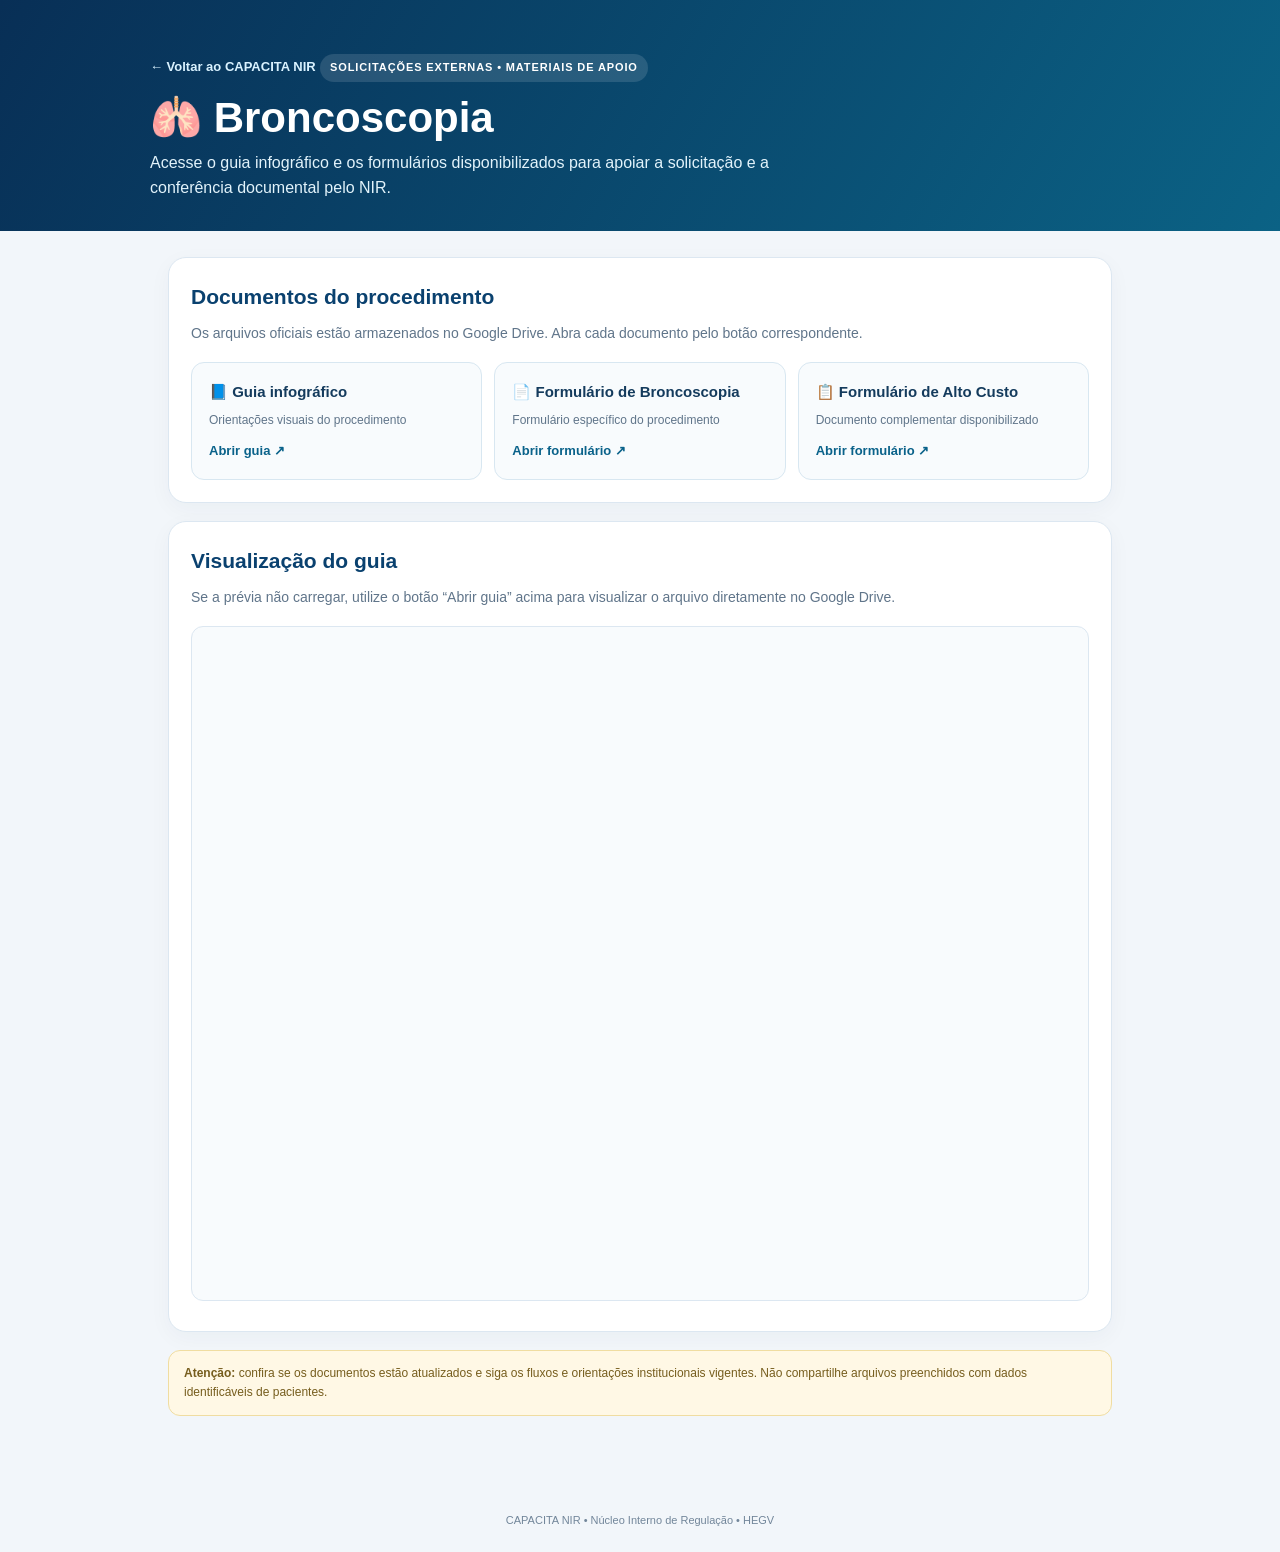
==== procedimentos/broncoscopia.html @ ea73cfeb "Criar página de materiais da Broncoscopia" ====
<!DOCTYPE html>
<html lang="pt-BR">
<head>
  <meta charset="UTF-8">
  <meta name="viewport" content="width=device-width, initial-scale=1">
  <meta name="theme-color" content="#0a416f">
  <title>Broncoscopia | CAPACITA NIR</title>
  <style>
    *{box-sizing:border-box}body{margin:0;font-family:Inter,Arial,sans-serif;background:#f2f6fa;color:#173b5b;line-height:1.6}
    .top{background:linear-gradient(120deg,#082f56,#0b6285);color:#fff;padding:30px 20px}
    .wrap{max-width:980px;margin:auto}.top a{color:#d9f2ff;text-decoration:none;font-weight:700;font-size:13px}
    .eyebrow{display:inline-block;margin-top:24px;padding:5px 10px;border-radius:30px;background:#ffffff20;font-size:11px;font-weight:800;letter-spacing:.08em;text-transform:uppercase}
    h1{font-size:clamp(30px,5vw,42px);line-height:1.15;margin:12px 0 8px}.top p{max-width:680px;margin:0;color:#e2f3fb}
    main{max-width:980px;margin:26px auto;padding:0 18px 48px}.panel{background:#fff;border:1px solid #dce7f1;border-radius:18px;padding:22px;margin-bottom:18px;box-shadow:0 6px 22px #0b31570a}
    h2{margin:0 0 8px;color:#0a416f;font-size:21px}.muted{color:#60758a;font-size:14px;margin:0 0 18px}
    .actions{display:grid;grid-template-columns:repeat(auto-fit,minmax(210px,1fr));gap:12px}
    .action{display:flex;flex-direction:column;gap:7px;text-decoration:none;padding:17px;border:1px solid #d8e7f1;border-radius:13px;background:#f8fbfd;color:#143b5d;transition:.18s}
    .action:hover{border-color:#3684a7;transform:translateY(-2px);box-shadow:0 7px 18px #0b315710}
    .action strong{font-size:15px}.action span{font-size:12px;color:#60758a}.action b{margin-top:4px;color:#0a628a;font-size:13px}
    .preview{width:100%;height:min(75vh,760px);border:1px solid #dce7f1;border-radius:12px;background:#f8fbfd}
    .note{background:#fff8e5;border:1px solid #f0dda1;color:#765d1d;padding:13px 15px;border-radius:12px;font-size:12px}
    footer{text-align:center;color:#72869a;font-size:11px;padding:22px}
  </style>
</head>
<body>
  <header class="top"><div class="wrap">
    <a href="../index.html">← Voltar ao CAPACITA NIR</a>
    <div class="eyebrow">Solicitações externas • Materiais de apoio</div>
    <h1>🫁 Broncoscopia</h1>
    <p>Acesse o guia infográfico e os formulários disponibilizados para apoiar a solicitação e a conferência documental pelo NIR.</p>
  </div></header>
  <main>
    <section class="panel">
      <h2>Documentos do procedimento</h2>
      <p class="muted">Os arquivos oficiais estão armazenados no Google Drive. Abra cada documento pelo botão correspondente.</p>
      <div class="actions">
        <a class="action" href="https://drive.google.com/file/d/1fo-yjD3WV63R_OTbs-0JOwVFemHslr8B/view?usp=drivesdk" target="_blank" rel="noopener noreferrer">
          <strong>📘 Guia infográfico</strong><span>Orientações visuais do procedimento</span><b>Abrir guia ↗</b>
        </a>
        <a class="action" href="https://drive.google.com/file/d/12gwF_2YneCnxoLsDogEbhJDVLrJOJLSy/view?usp=drivesdk" target="_blank" rel="noopener noreferrer">
          <strong>📄 Formulário de Broncoscopia</strong><span>Formulário específico do procedimento</span><b>Abrir formulário ↗</b>
        </a>
        <a class="action" href="https://drive.google.com/file/d/1tFP7VrHVuLvePBJp_gPxAHhbS3dVshTy/view?usp=drivesdk" target="_blank" rel="noopener noreferrer">
          <strong>📋 Formulário de Alto Custo</strong><span>Documento complementar disponibilizado</span><b>Abrir formulário ↗</b>
        </a>
      </div>
    </section>
    <section class="panel">
      <h2>Visualização do guia</h2>
      <p class="muted">Se a prévia não carregar, utilize o botão “Abrir guia” acima para visualizar o arquivo diretamente no Google Drive.</p>
      <iframe class="preview" src="https://drive.google.com/file/d/1fo-yjD3WV63R_OTbs-0JOwVFemHslr8B/preview" title="Guia infográfico de Broncoscopia" loading="lazy" allow="autoplay"></iframe>
    </section>
    <div class="note"><strong>Atenção:</strong> confira se os documentos estão atualizados e siga os fluxos e orientações institucionais vigentes. Não compartilhe arquivos preenchidos com dados identificáveis de pacientes.</div>
  </main>
  <footer>CAPACITA NIR • Núcleo Interno de Regulação • HEGV</footer>
</body>
</html>
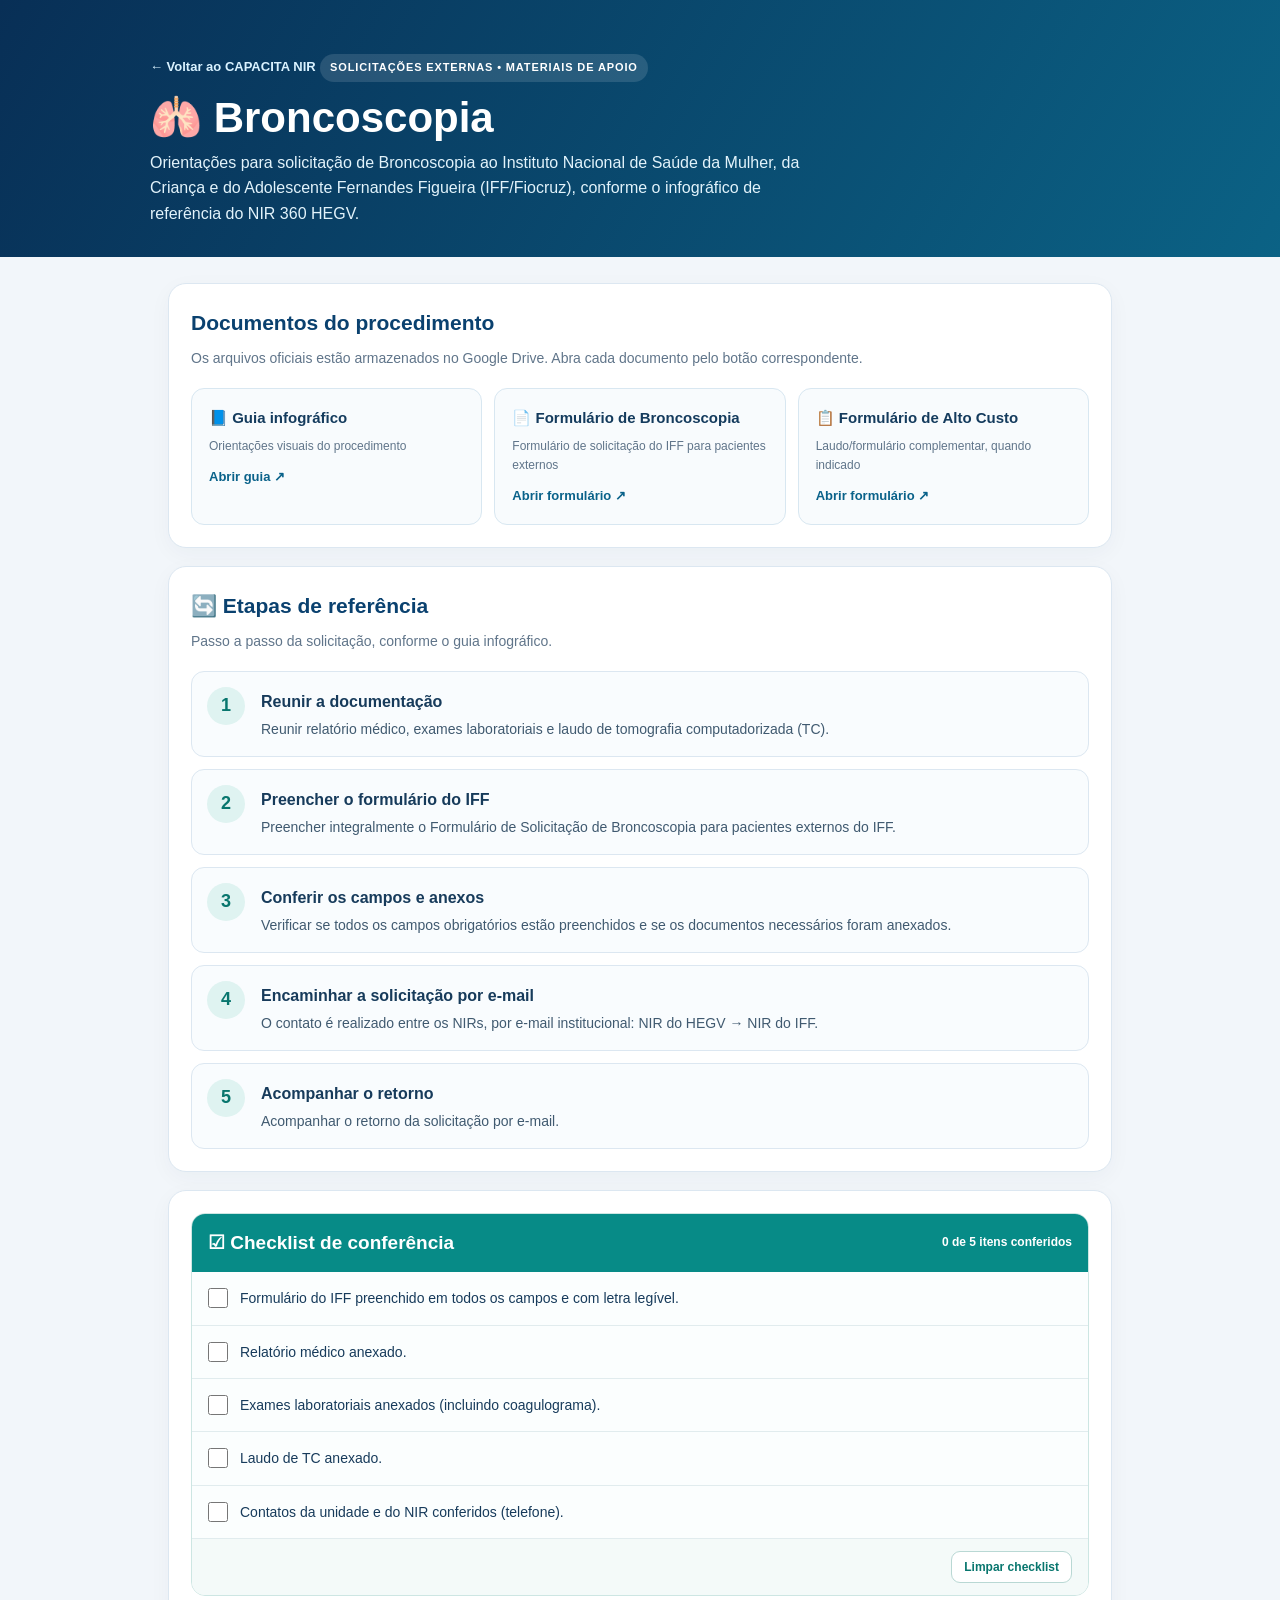
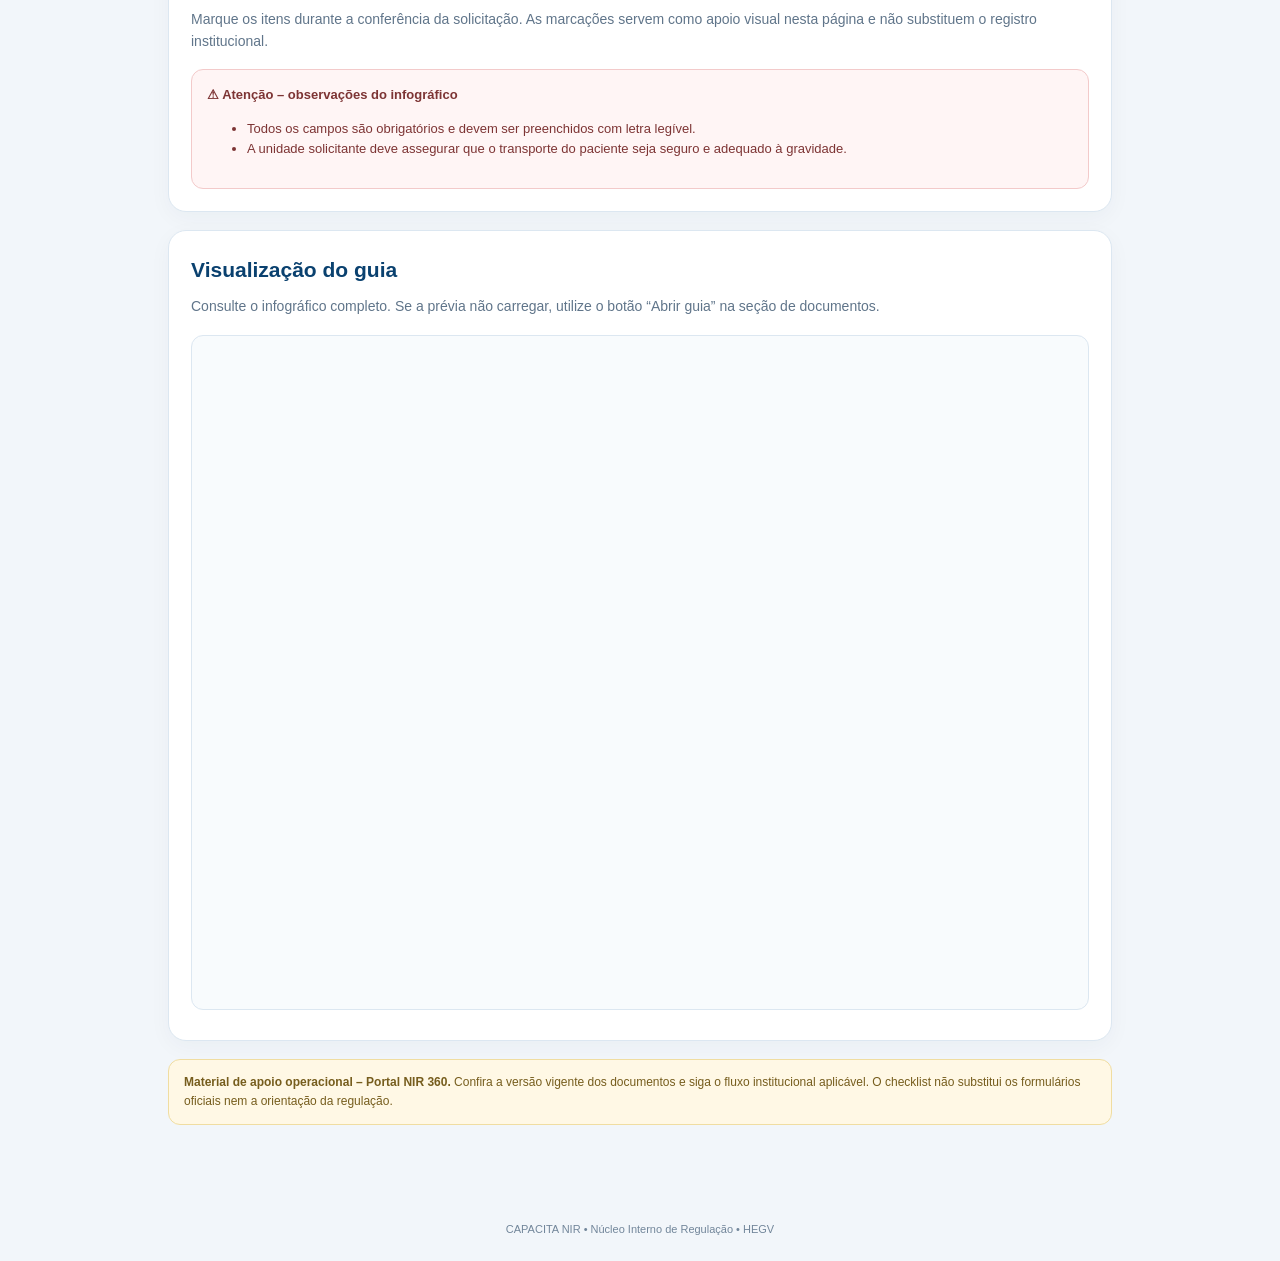
==== commit e86960b1: "Adicionar etapas e checklist oficial da Broncoscopia" ====
--- a/procedimentos/broncoscopia.html
+++ b/procedimentos/broncoscopia.html
@@ -18,8 +18,21 @@
     .action:hover{border-color:#3684a7;transform:translateY(-2px);box-shadow:0 7px 18px #0b315710}
     .action strong{font-size:15px}.action span{font-size:12px;color:#60758a}.action b{margin-top:4px;color:#0a628a;font-size:13px}
     .preview{width:100%;height:min(75vh,760px);border:1px solid #dce7f1;border-radius:12px;background:#f8fbfd}
+    .steps{display:grid;gap:12px;counter-reset:step}.step{display:grid;grid-template-columns:42px 1fr;gap:12px;align-items:start;padding:15px;border:1px solid #dce7f1;border-radius:13px;background:#f9fcfe}
+    .number{width:38px;height:38px;border-radius:50%;display:grid;place-items:center;background:#dff3f1;color:#08766e;font-weight:800;font-size:18px}
+    .step strong{display:block;color:#173b5b;margin:2px 0 4px}.step p{margin:0;color:#405a70;font-size:14px}
+    .checklist{display:grid;gap:0;border:1px solid #cde6e3;border-radius:14px;overflow:hidden}
+    .check-head{background:#078b87;color:white;padding:14px 16px;display:flex;align-items:center;justify-content:space-between;gap:10px}
+    .check-head h2{color:white;margin:0;font-size:19px}.progress{font-size:12px;font-weight:700;white-space:nowrap}
+    .check-item{display:flex;gap:12px;align-items:flex-start;padding:15px 16px;border-bottom:1px solid #e1ecee;background:#fbfefe;color:#173b5b;font-size:14px}
+    .check-item:last-child{border-bottom:0}.check-item input{width:20px;height:20px;accent-color:#078b87;flex:0 0 auto;margin:1px 0 0}
+    .check-item:has(input:checked) span{text-decoration:line-through;color:#71858c}
+    .check-actions{display:flex;justify-content:flex-end;padding:12px 16px;background:#f4faf9}
+    .reset{border:1px solid #b9d8d4;background:white;color:#08766e;border-radius:9px;padding:8px 12px;font-weight:700;font-size:12px;cursor:pointer}
+    .attention{background:#fff5f5;border:1px solid #f3caca;color:#7d3434;padding:15px;border-radius:12px;font-size:13px;margin-top:16px}
     .note{background:#fff8e5;border:1px solid #f0dda1;color:#765d1d;padding:13px 15px;border-radius:12px;font-size:12px}
     footer{text-align:center;color:#72869a;font-size:11px;padding:22px}
+    @media(max-width:600px){.panel{padding:17px}.check-head{align-items:flex-start;flex-direction:column}.step{grid-template-columns:36px 1fr}.number{width:34px;height:34px}}
   </style>
 </head>
 <body>
@@ -27,7 +40,7 @@
     <a href="../index.html">← Voltar ao CAPACITA NIR</a>
     <div class="eyebrow">Solicitações externas • Materiais de apoio</div>
     <h1>🫁 Broncoscopia</h1>
-    <p>Acesse o guia infográfico e os formulários disponibilizados para apoiar a solicitação e a conferência documental pelo NIR.</p>
+    <p>Orientações para solicitação de Broncoscopia ao Instituto Nacional de Saúde da Mulher, da Criança e do Adolescente Fernandes Figueira (IFF/Fiocruz), conforme o infográfico de referência do NIR 360 HEGV.</p>
   </div></header>
   <main>
     <section class="panel">
@@ -38,20 +51,54 @@
           <strong>📘 Guia infográfico</strong><span>Orientações visuais do procedimento</span><b>Abrir guia ↗</b>
         </a>
         <a class="action" href="https://drive.google.com/file/d/12gwF_2YneCnxoLsDogEbhJDVLrJOJLSy/view?usp=drivesdk" target="_blank" rel="noopener noreferrer">
-          <strong>📄 Formulário de Broncoscopia</strong><span>Formulário específico do procedimento</span><b>Abrir formulário ↗</b>
+          <strong>📄 Formulário de Broncoscopia</strong><span>Formulário de solicitação do IFF para pacientes externos</span><b>Abrir formulário ↗</b>
         </a>
         <a class="action" href="https://drive.google.com/file/d/1tFP7VrHVuLvePBJp_gPxAHhbS3dVshTy/view?usp=drivesdk" target="_blank" rel="noopener noreferrer">
-          <strong>📋 Formulário de Alto Custo</strong><span>Documento complementar disponibilizado</span><b>Abrir formulário ↗</b>
+          <strong>📋 Formulário de Alto Custo</strong><span>Laudo/formulário complementar, quando indicado</span><b>Abrir formulário ↗</b>
         </a>
       </div>
     </section>
+
+    <section class="panel">
+      <h2>🔄 Etapas de referência</h2>
+      <p class="muted">Passo a passo da solicitação, conforme o guia infográfico.</p>
+      <div class="steps">
+        <article class="step"><div class="number">1</div><div><strong>Reunir a documentação</strong><p>Reunir relatório médico, exames laboratoriais e laudo de tomografia computadorizada (TC).</p></div></article>
+        <article class="step"><div class="number">2</div><div><strong>Preencher o formulário do IFF</strong><p>Preencher integralmente o Formulário de Solicitação de Broncoscopia para pacientes externos do IFF.</p></div></article>
+        <article class="step"><div class="number">3</div><div><strong>Conferir os campos e anexos</strong><p>Verificar se todos os campos obrigatórios estão preenchidos e se os documentos necessários foram anexados.</p></div></article>
+        <article class="step"><div class="number">4</div><div><strong>Encaminhar a solicitação por e-mail</strong><p>O contato é realizado entre os NIRs, por e-mail institucional: NIR do HEGV → NIR do IFF.</p></div></article>
+        <article class="step"><div class="number">5</div><div><strong>Acompanhar o retorno</strong><p>Acompanhar o retorno da solicitação por e-mail.</p></div></article>
+      </div>
+    </section>
+
+    <section class="panel">
+      <div class="checklist">
+        <div class="check-head"><h2>☑ Checklist de conferência</h2><span class="progress" id="progress">0 de 5 itens conferidos</span></div>
+        <label class="check-item"><input type="checkbox"><span>Formulário do IFF preenchido em todos os campos e com letra legível.</span></label>
+        <label class="check-item"><input type="checkbox"><span>Relatório médico anexado.</span></label>
+        <label class="check-item"><input type="checkbox"><span>Exames laboratoriais anexados (incluindo coagulograma).</span></label>
+        <label class="check-item"><input type="checkbox"><span>Laudo de TC anexado.</span></label>
+        <label class="check-item"><input type="checkbox"><span>Contatos da unidade e do NIR conferidos (telefone).</span></label>
+        <div class="check-actions"><button class="reset" type="button" id="reset">Limpar checklist</button></div>
+      </div>
+      <p class="muted" style="margin:12px 0 0">Marque os itens durante a conferência da solicitação. As marcações servem como apoio visual nesta página e não substituem o registro institucional.</p>
+      <div class="attention"><strong>⚠ Atenção – observações do infográfico</strong><ul><li>Todos os campos são obrigatórios e devem ser preenchidos com letra legível.</li><li>A unidade solicitante deve assegurar que o transporte do paciente seja seguro e adequado à gravidade.</li></ul></div>
+    </section>
+
     <section class="panel">
       <h2>Visualização do guia</h2>
-      <p class="muted">Se a prévia não carregar, utilize o botão “Abrir guia” acima para visualizar o arquivo diretamente no Google Drive.</p>
+      <p class="muted">Consulte o infográfico completo. Se a prévia não carregar, utilize o botão “Abrir guia” na seção de documentos.</p>
       <iframe class="preview" src="https://drive.google.com/file/d/1fo-yjD3WV63R_OTbs-0JOwVFemHslr8B/preview" title="Guia infográfico de Broncoscopia" loading="lazy" allow="autoplay"></iframe>
     </section>
-    <div class="note"><strong>Atenção:</strong> confira se os documentos estão atualizados e siga os fluxos e orientações institucionais vigentes. Não compartilhe arquivos preenchidos com dados identificáveis de pacientes.</div>
+    <div class="note"><strong>Material de apoio operacional – Portal NIR 360.</strong> Confira a versão vigente dos documentos e siga o fluxo institucional aplicável. O checklist não substitui os formulários oficiais nem a orientação da regulação.</div>
   </main>
   <footer>CAPACITA NIR • Núcleo Interno de Regulação • HEGV</footer>
+  <script>
+    const boxes = Array.from(document.querySelectorAll('.check-item input'));
+    const progress = document.getElementById('progress');
+    function updateProgress(){const count=boxes.filter(box=>box.checked).length;progress.textContent=count+' de '+boxes.length+' itens conferidos';}
+    boxes.forEach(box=>box.addEventListener('change',updateProgress));
+    document.getElementById('reset').addEventListener('click',()=>{boxes.forEach(box=>box.checked=false);updateProgress();});
+  </script>
 </body>
-</html>
+</html>
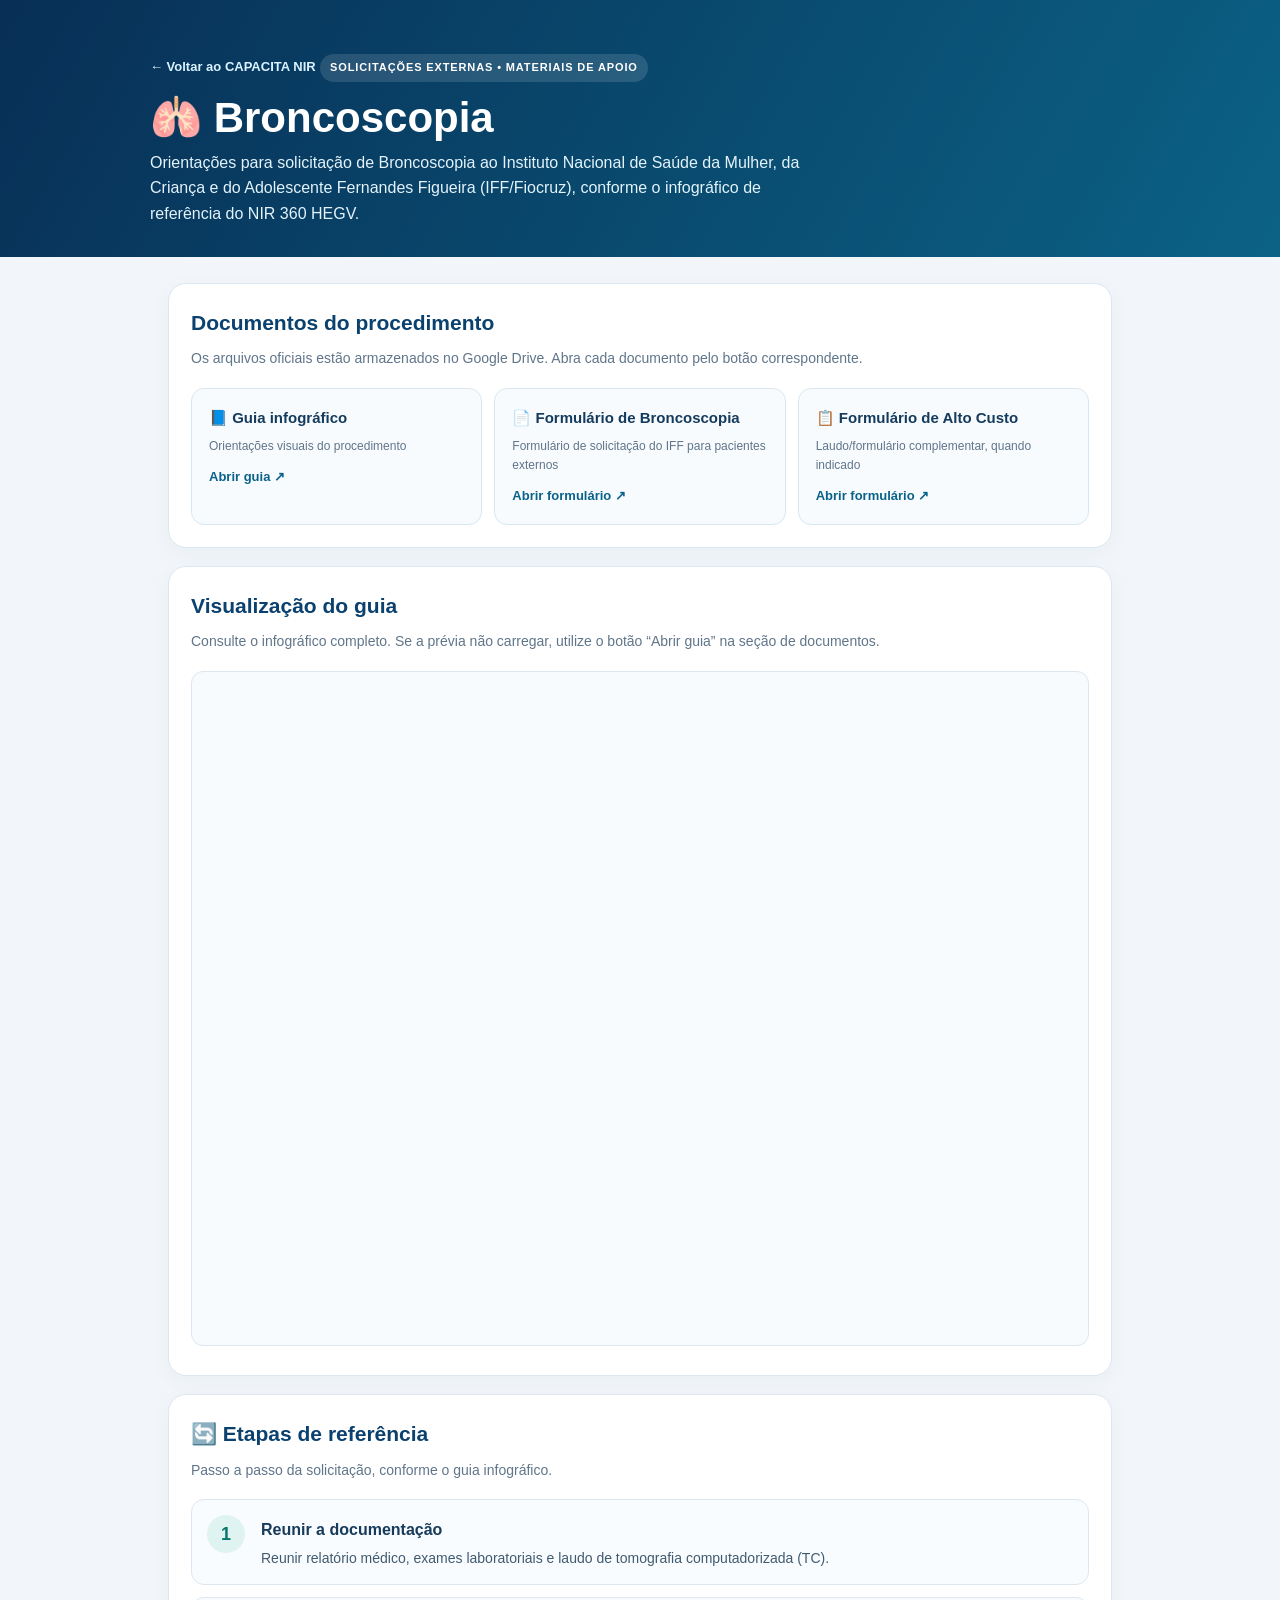
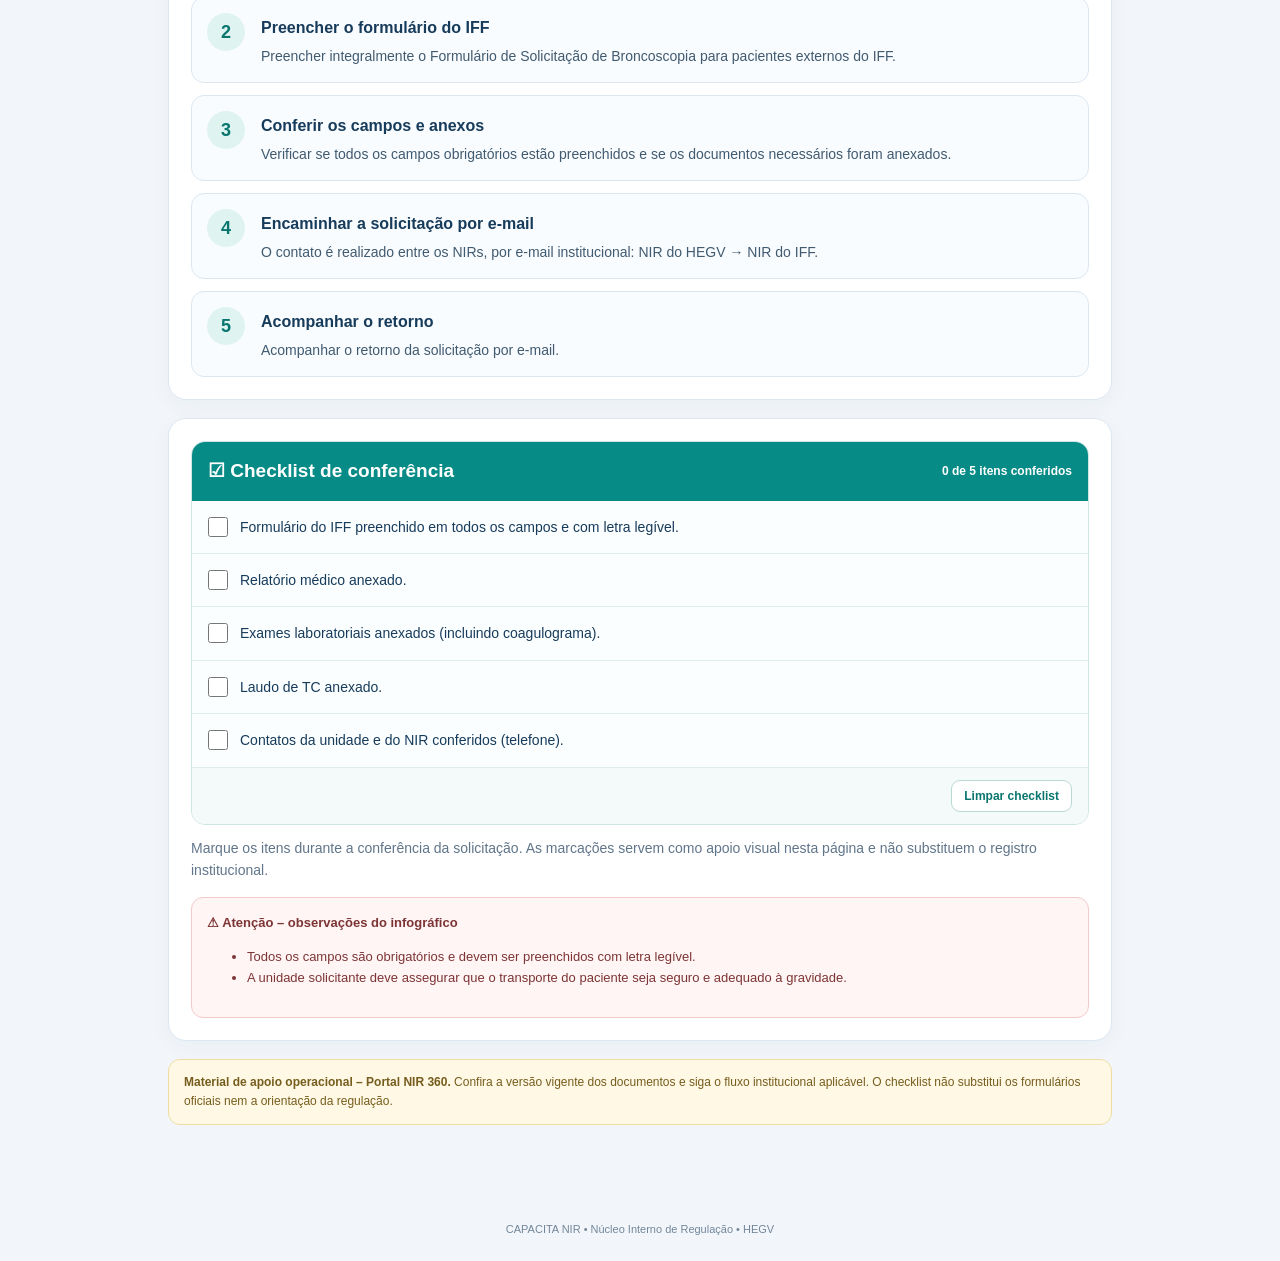
==== commit c64cb0aa: "Mover etapas e checklist para abaixo do infográfico" ====
--- a/procedimentos/broncoscopia.html
+++ b/procedimentos/broncoscopia.html
@@ -60,6 +60,12 @@
     </section>
 
     <section class="panel">
+      <h2>Visualização do guia</h2>
+      <p class="muted">Consulte o infográfico completo. Se a prévia não carregar, utilize o botão “Abrir guia” na seção de documentos.</p>
+      <iframe class="preview" src="https://drive.google.com/file/d/1fo-yjD3WV63R_OTbs-0JOwVFemHslr8B/preview" title="Guia infográfico de Broncoscopia" loading="lazy" allow="autoplay"></iframe>
+    </section>
+
+    <section class="panel">
       <h2>🔄 Etapas de referência</h2>
       <p class="muted">Passo a passo da solicitação, conforme o guia infográfico.</p>
       <div class="steps">
@@ -84,12 +90,6 @@
       <p class="muted" style="margin:12px 0 0">Marque os itens durante a conferência da solicitação. As marcações servem como apoio visual nesta página e não substituem o registro institucional.</p>
       <div class="attention"><strong>⚠ Atenção – observações do infográfico</strong><ul><li>Todos os campos são obrigatórios e devem ser preenchidos com letra legível.</li><li>A unidade solicitante deve assegurar que o transporte do paciente seja seguro e adequado à gravidade.</li></ul></div>
     </section>
-
-    <section class="panel">
-      <h2>Visualização do guia</h2>
-      <p class="muted">Consulte o infográfico completo. Se a prévia não carregar, utilize o botão “Abrir guia” na seção de documentos.</p>
-      <iframe class="preview" src="https://drive.google.com/file/d/1fo-yjD3WV63R_OTbs-0JOwVFemHslr8B/preview" title="Guia infográfico de Broncoscopia" loading="lazy" allow="autoplay"></iframe>
-    </section>
     <div class="note"><strong>Material de apoio operacional – Portal NIR 360.</strong> Confira a versão vigente dos documentos e siga o fluxo institucional aplicável. O checklist não substitui os formulários oficiais nem a orientação da regulação.</div>
   </main>
   <footer>CAPACITA NIR • Núcleo Interno de Regulação • HEGV</footer>
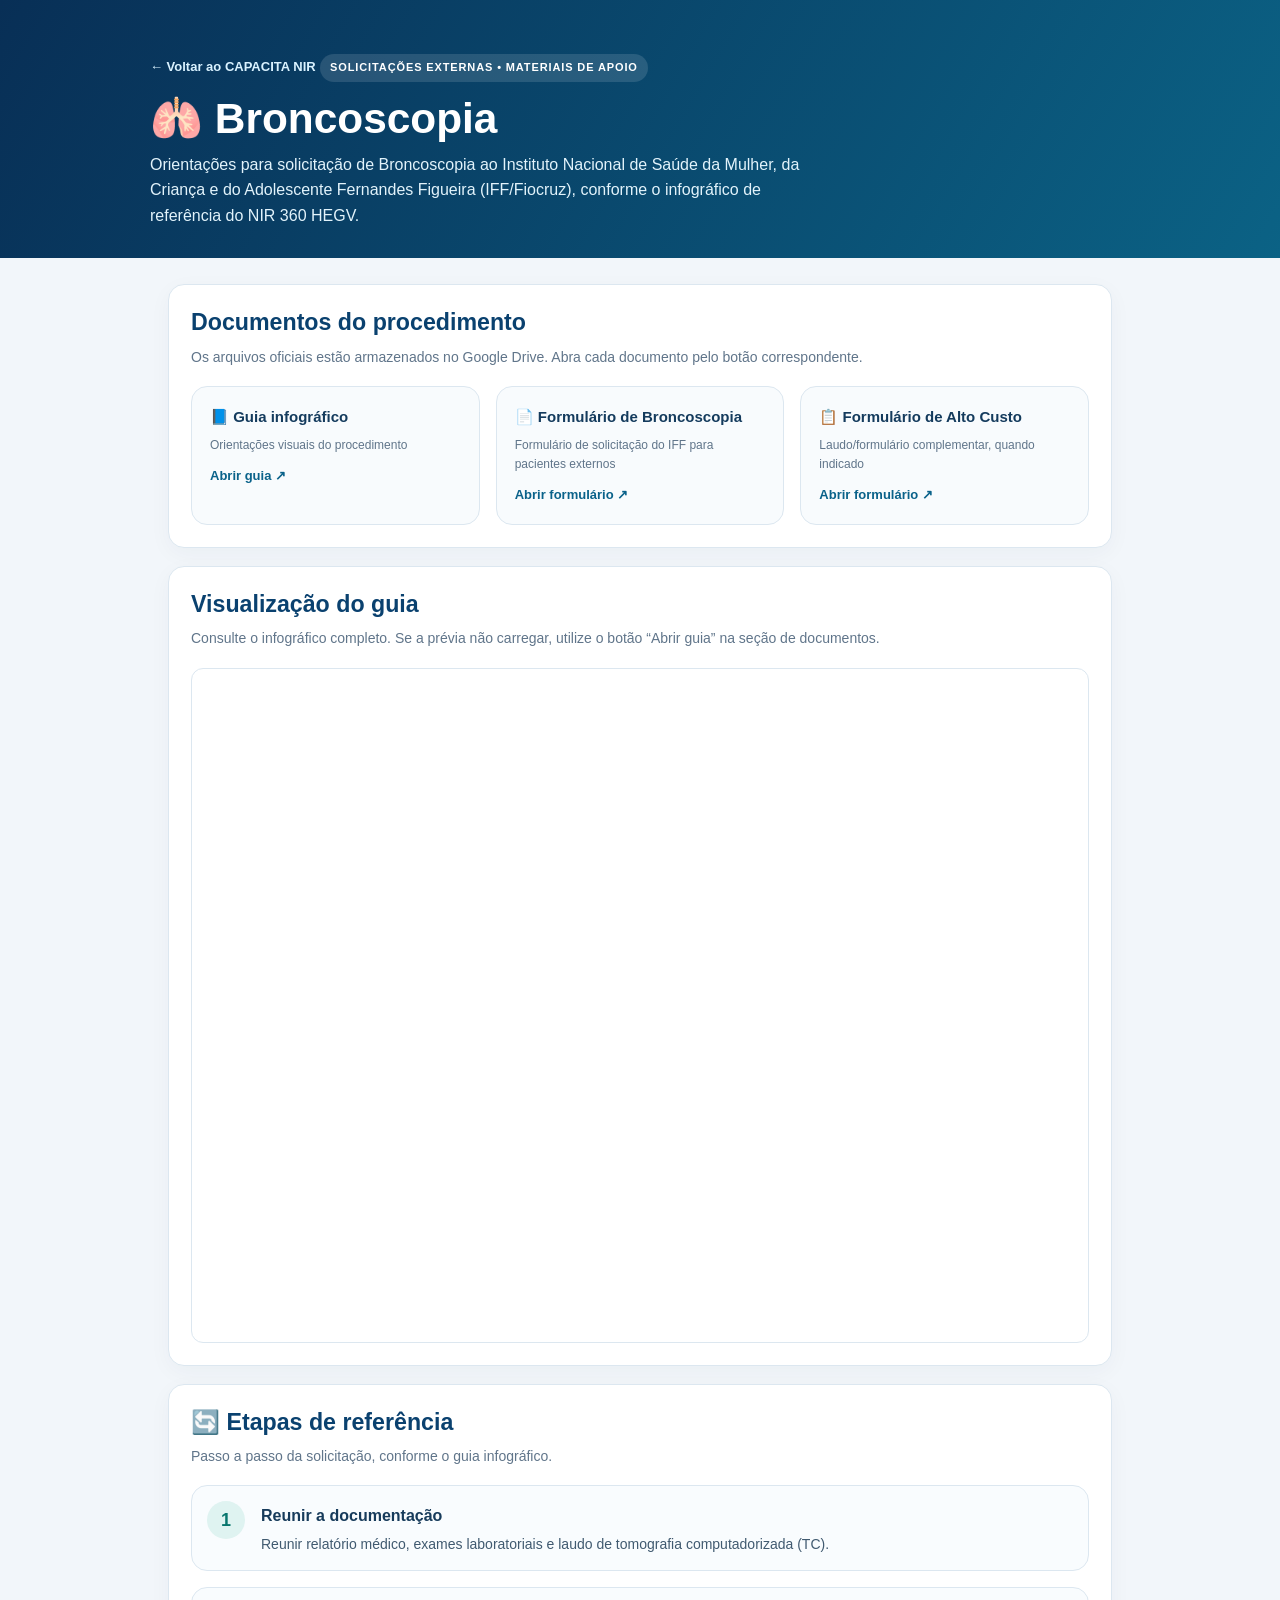
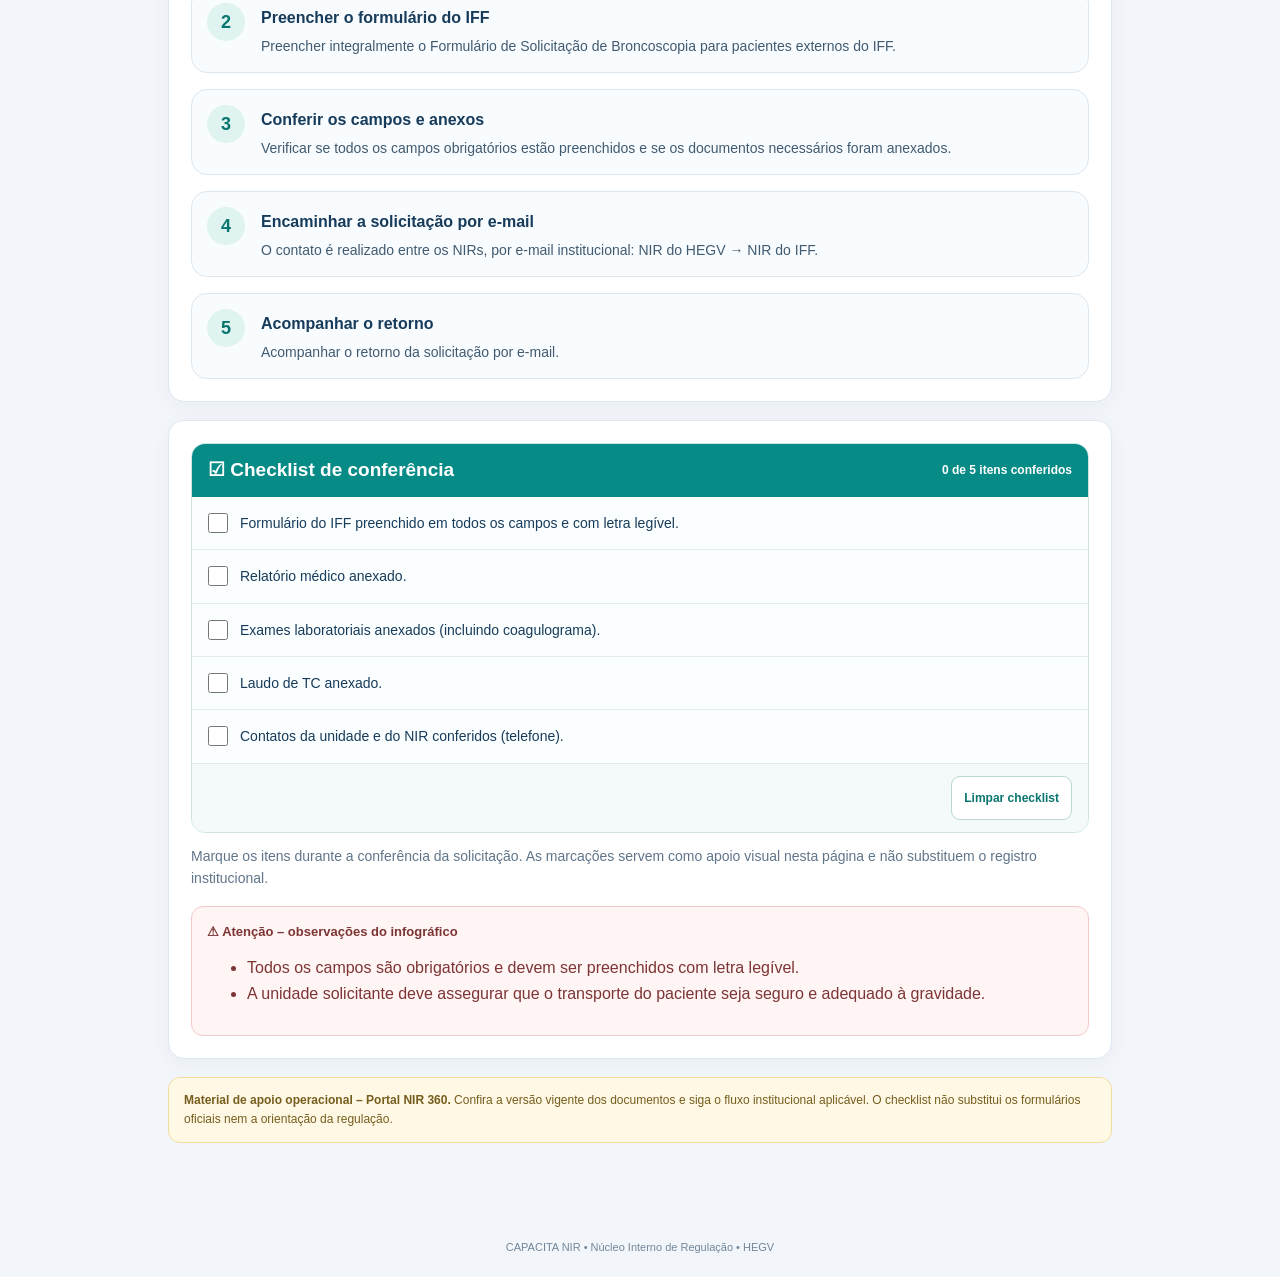
==== commit ce2c0c12: "Aplicar padrão visual global responsivo" ====
--- a/procedimentos/broncoscopia.html
+++ b/procedimentos/broncoscopia.html
@@ -34,6 +34,8 @@
     footer{text-align:center;color:#72869a;font-size:11px;padding:22px}
     @media(max-width:600px){.panel{padding:17px}.check-head{align-items:flex-start;flex-direction:column}.step{grid-template-columns:36px 1fr}.number{width:34px;height:34px}}
   </style>
+
+<link rel="stylesheet" href="../assets/css/padrao-global.css">
 </head>
 <body>
   <header class="top"><div class="wrap">
--- a/assets/css/padrao-global.css
+++ b/assets/css/padrao-global.css
@@ -0,0 +1,49 @@
+/* CAPACITA NIR — padrão visual global */
+:root{
+  --nir-navy:#0b3155;--nir-blue:#1269a7;--nir-teal:#0b847b;
+  --nir-ink:#18344c;--nir-muted:#61758a;--nir-line:#dce7f0;
+  --nir-bg:#f3f7fb;--nir-radius:16px;--nir-gap:16px;
+}
+html{scroll-behavior:smooth}
+body{font-family:Arial,Helvetica,sans-serif;line-height:1.6}
+main{width:min(100% - 36px,1100px);margin-left:auto;margin-right:auto}
+h1{font-size:clamp(1.8rem,4vw,2.65rem);line-height:1.18}
+h2{font-size:clamp(1.2rem,2.5vw,1.45rem);line-height:1.3}
+h3{font-size:1rem;line-height:1.35}
+p,li{font-size:1rem}
+.panel,.card,.action,.step,.info-card,.value-card,.procedure-card{
+  border-radius:var(--nir-radius);border-color:var(--nir-line);
+}
+.panel{padding:22px;margin-block:18px}
+.grid,.steps,.actions,.info-grid,.values-grid{
+  align-items:stretch;gap:var(--nir-gap)
+}
+.grid>.action,.grid>.card,.steps>.step,.info-grid>.info-card,
+.values-grid>.value-card,.actions>.action{
+  height:100%;min-width:0
+}
+.action,.card{padding:18px}
+.btn,button,.intro-button,.intro-login-button,.login-button{
+  min-height:44px;border-radius:10px;font-weight:700
+}
+img:not(.brand img):not(.logo){
+  max-width:100%;height:auto;object-fit:contain
+}
+.preview,iframe{
+  display:block;width:100%;max-width:100%;border:1px solid var(--nir-line);
+  border-radius:12px;background:#fff
+}
+footer{line-height:1.5}
+@media(max-width:700px){
+  main{width:calc(100% - 28px);padding-left:0;padding-right:0}
+  .panel{padding:17px;margin-block:14px}
+  .grid,.steps,.info-grid,.values-grid{grid-template-columns:1fr}
+  .actions{grid-template-columns:1fr}
+  .action,.card{padding:15px}
+  p,li{font-size:.96rem}
+  .preview,iframe{min-height:320px}
+}
+@media(min-width:701px) and (max-width:980px){
+  .grid,.steps,.info-grid{grid-template-columns:repeat(2,minmax(0,1fr))}
+  main{width:calc(100% - 40px)}
+}
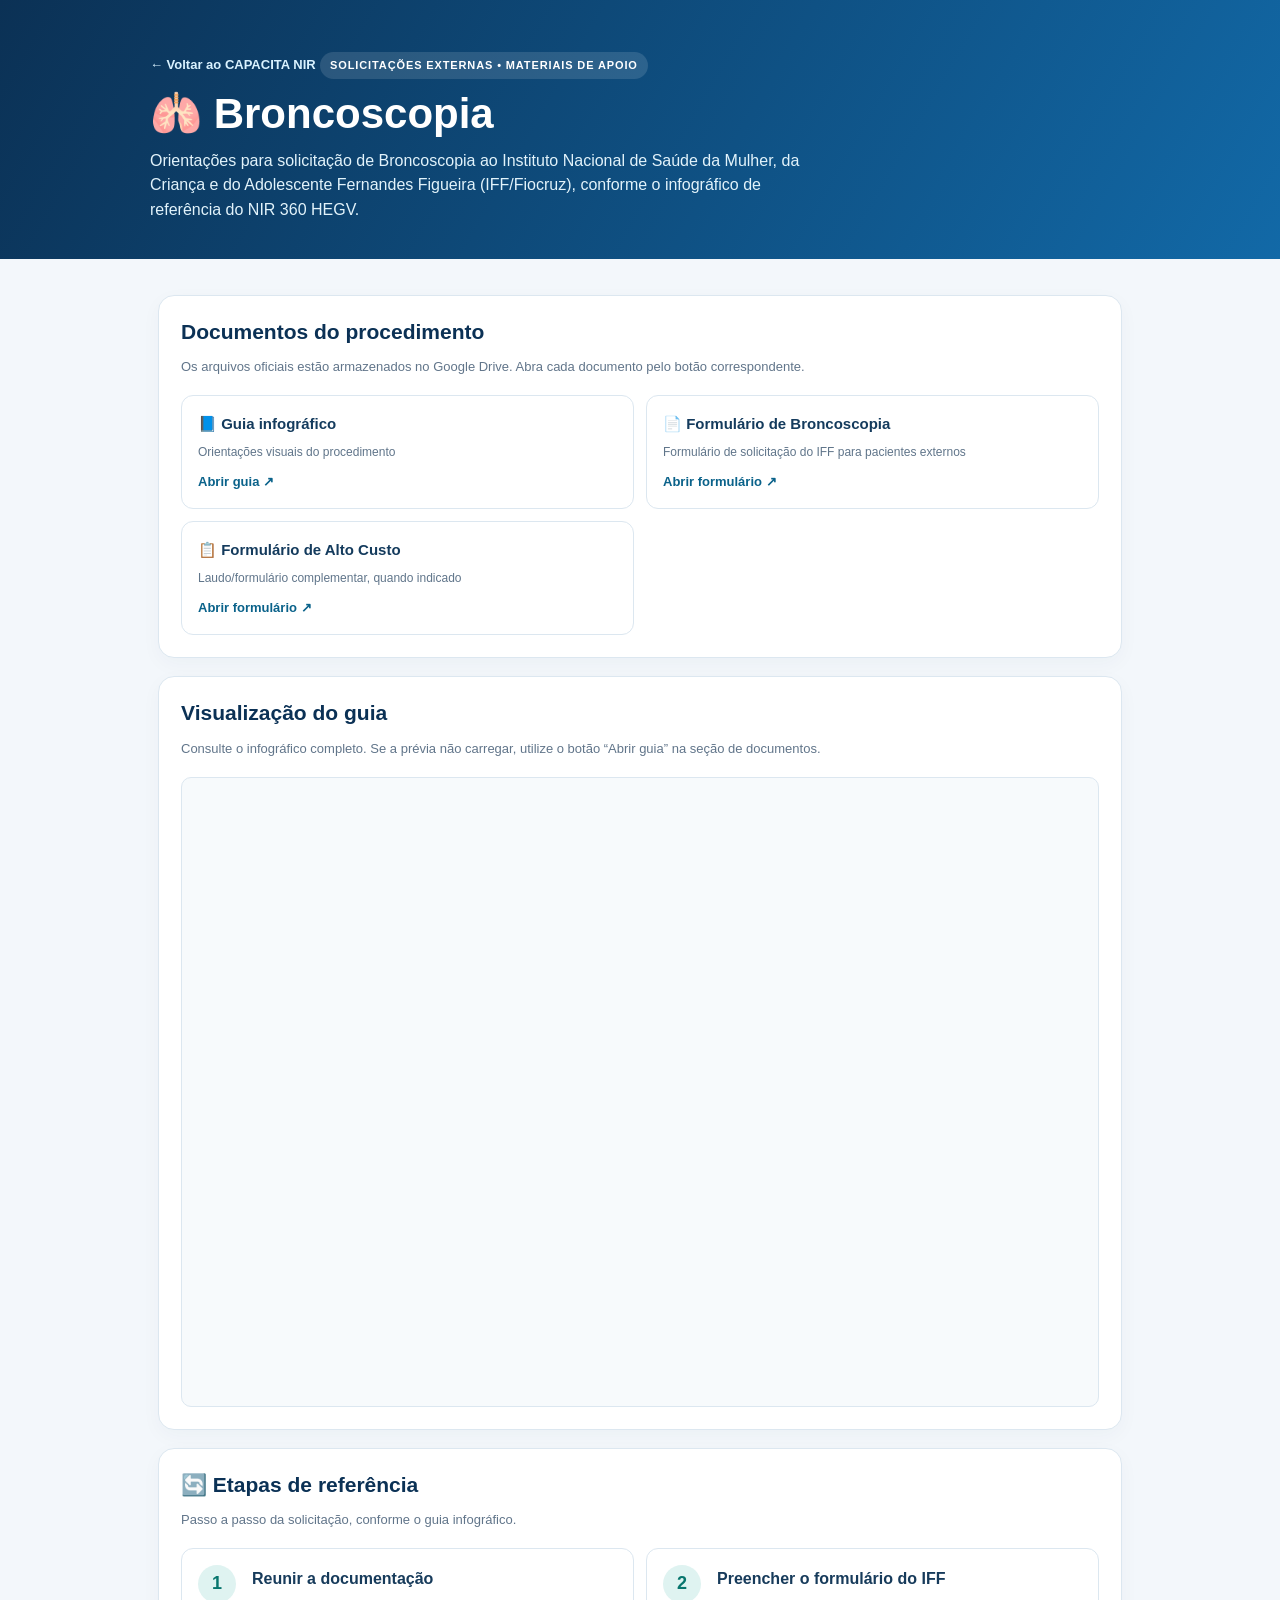
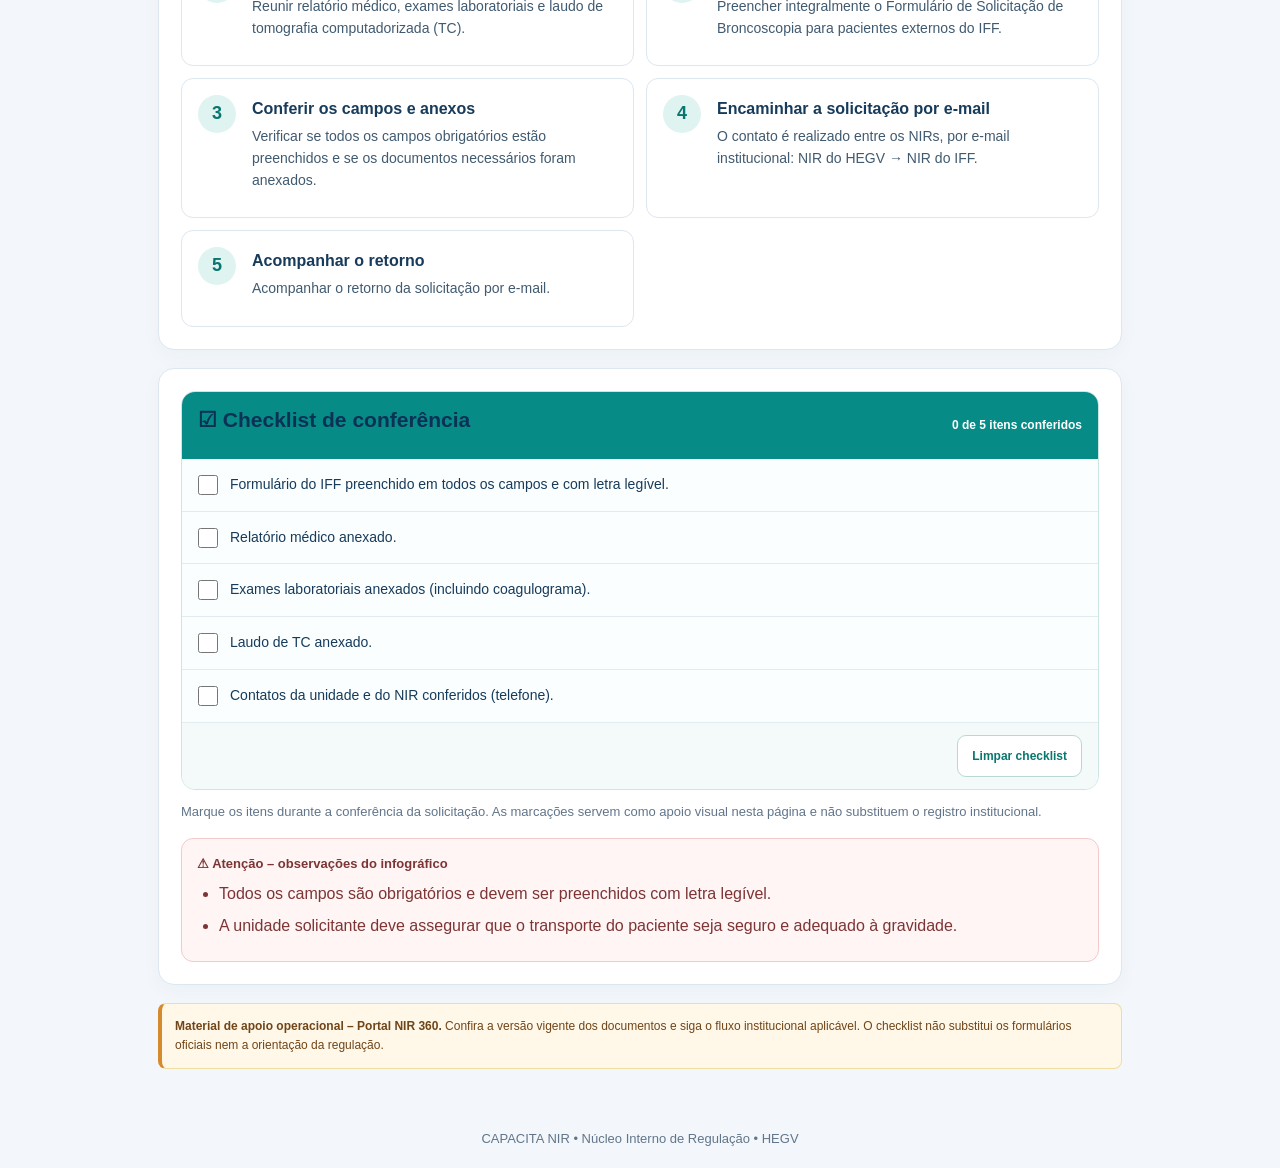
==== commit ecf5c6d1: "Unificar layout visual com padrão Cateterismo" ====
--- a/procedimentos/broncoscopia.html
+++ b/procedimentos/broncoscopia.html
@@ -36,6 +36,7 @@
   </style>
 
 <link rel="stylesheet" href="../assets/css/padrao-global.css">
+<link rel="stylesheet" href="../assets/css/procedimentos-padrao.css">
 </head>
 <body>
   <header class="top"><div class="wrap">
--- a/assets/css/procedimentos-padrao.css
+++ b/assets/css/procedimentos-padrao.css
@@ -0,0 +1,35 @@
+/* CAPACITA NIR — padrão das páginas de procedimentos (referência: Cateterismo) */
+:root{--nir-navy:#0b3155;--nir-blue:#1269a7;--nir-teal:#0b847b;--nir-ink:#18344c;--nir-muted:#61758a;--nir-line:#dce7f0;--nir-bg:#f3f7fb}
+*{box-sizing:border-box}
+html{scroll-behavior:smooth}
+body{margin:0!important;background:var(--nir-bg)!important;color:var(--nir-ink)!important;font:16px/1.55 Arial,Helvetica,sans-serif!important}
+header{background:linear-gradient(120deg,var(--nir-navy),var(--nir-blue))!important;color:#fff!important;padding:28px max(18px,calc((100% - 1000px)/2)) 36px!important}
+header .top{max-width:1000px!important;margin:0 auto!important}
+header p{color:#e4f2fb}
+header .kicker{margin:20px 0 6px;color:#bfe8f0;text-transform:uppercase;letter-spacing:.1em;font-size:12px;font-weight:bold}
+header h1,h1{font-size:clamp(28px,5vw,42px)!important;line-height:1.18!important;margin:10px 0!important}
+header .subtitle{max-width:760px;color:#e4f2fb;margin:0}
+.back{display:inline-block;color:#fff!important;text-decoration:none!important;border:1px solid #ffffff70!important;border-radius:9px!important;padding:10px 14px!important;font-size:14px;font-weight:bold}
+main{width:100%!important;max-width:1000px!important;margin:0 auto!important;padding:18px 18px 40px!important}
+.panel{background:#fff!important;border:1px solid var(--nir-line)!important;border-radius:16px!important;padding:22px!important;margin:18px 0!important;box-shadow:0 6px 20px #173b5709}
+h2{font-size:21px!important;line-height:1.3;color:var(--nir-navy)!important;margin:0 0 12px!important}
+h3{font-size:16px!important;line-height:1.35;margin:0 0 8px!important}
+.grid,.steps,.actions{display:grid;grid-template-columns:repeat(2,minmax(0,1fr));gap:12px;align-items:stretch}
+.card,.action,.step{height:100%;min-width:0;border:1px solid var(--nir-line)!important;border-radius:12px!important;padding:16px!important;background:#fff!important}
+.card p,.action p,.step p{margin:0 0 10px}
+.btn,button{display:inline-flex;align-items:center;justify-content:center;min-height:42px;padding:10px 14px!important;border-radius:9px!important;text-decoration:none!important;font-weight:bold!important;background:var(--nir-blue);color:#fff}
+.btn.secondary{background:#e7f5f3!important;color:#075f59!important;border:1px solid #bce5df!important}
+.preview,iframe{display:block;width:100%!important;max-width:100%;height:min(70vh,760px)!important;min-height:400px;border:1px solid var(--nir-line)!important;border-radius:10px!important;background:#f7fafc}
+.note{background:#fff7e8!important;border-left:4px solid #d58a2d!important;padding:13px!important;border-radius:8px!important;color:#704518}
+ul,ol{padding-left:22px;margin:8px 0}
+li{margin:7px 0}
+.small,.muted{font-size:13px;color:var(--nir-muted)}
+footer{text-align:center;color:var(--nir-muted);padding:20px;font-size:13px}
+@media(max-width:650px){
+ header{padding:24px 18px 30px!important}
+ main{padding:12px 12px 28px!important}
+ .panel{padding:16px!important;margin:14px 0!important}
+ .grid,.steps,.actions{grid-template-columns:1fr}
+ .preview,iframe{min-height:340px;height:65vh!important}
+ .btn{width:auto;max-width:100%}
+}
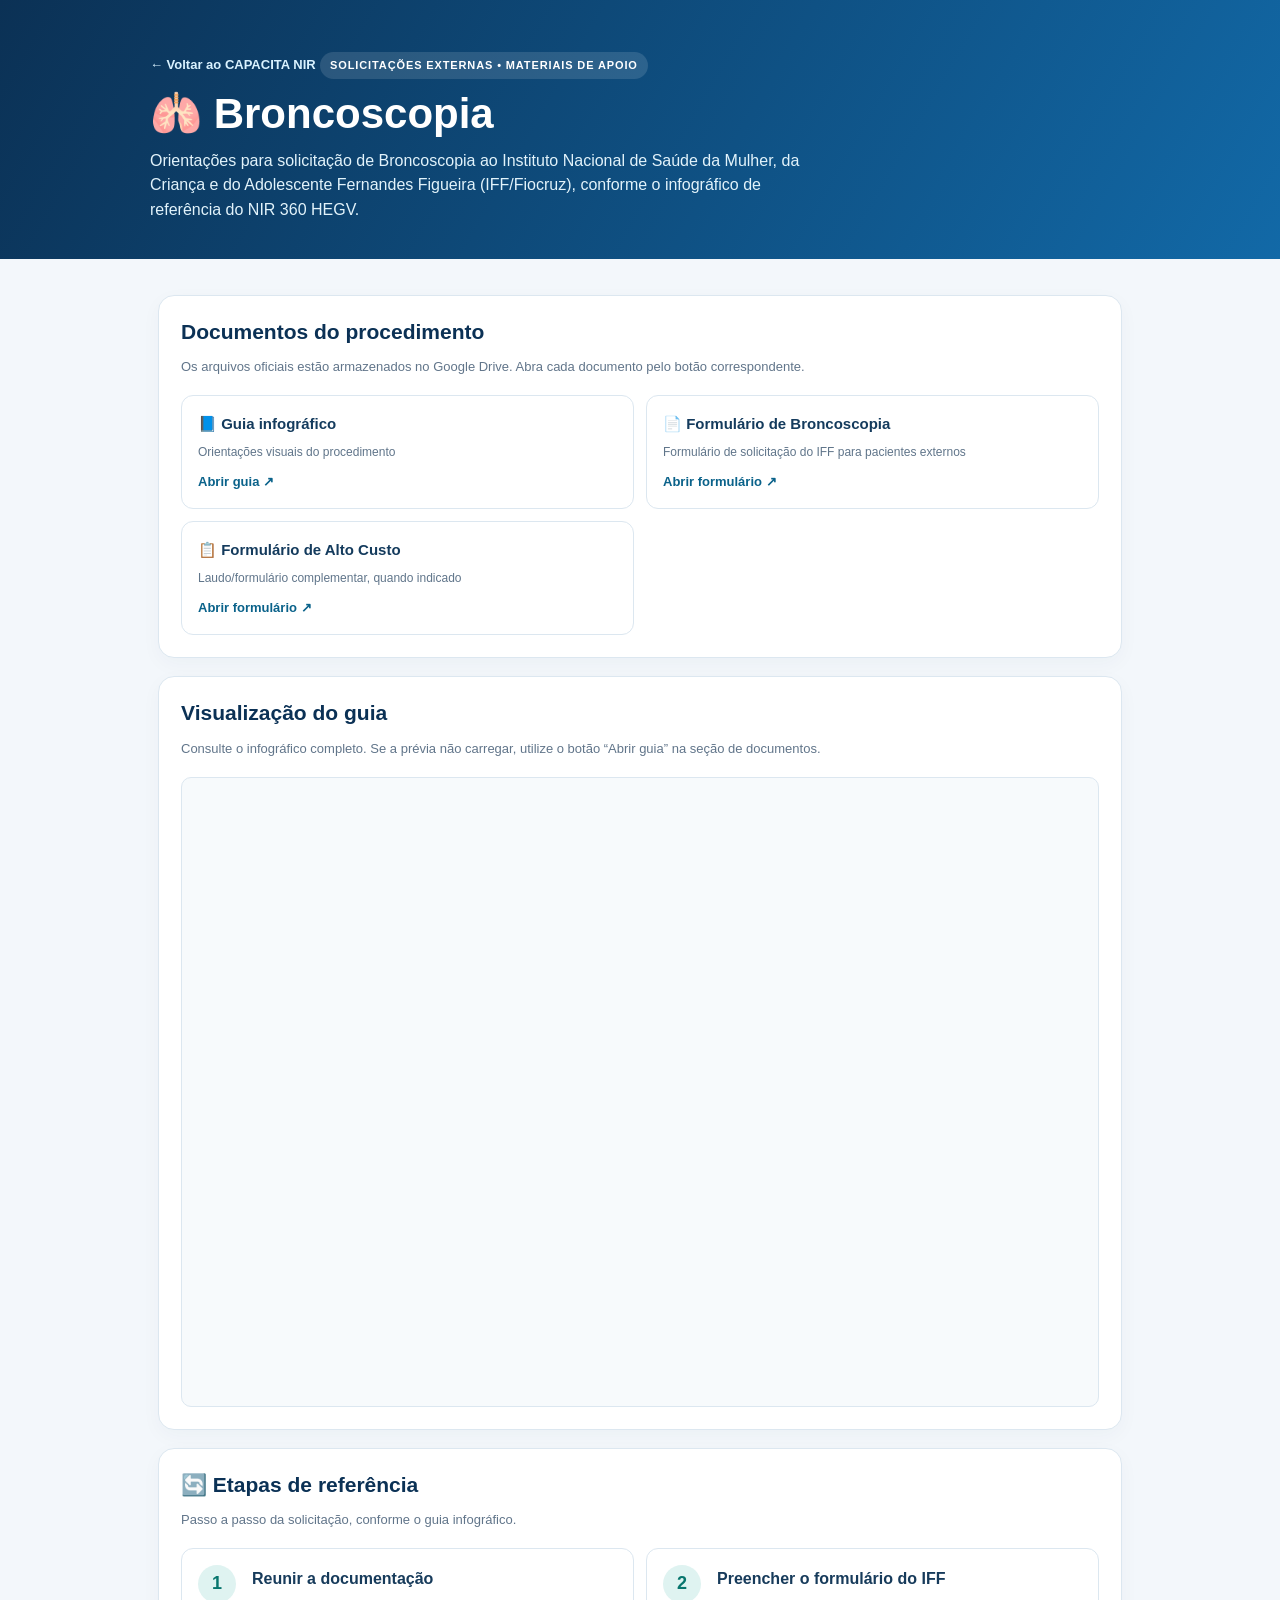
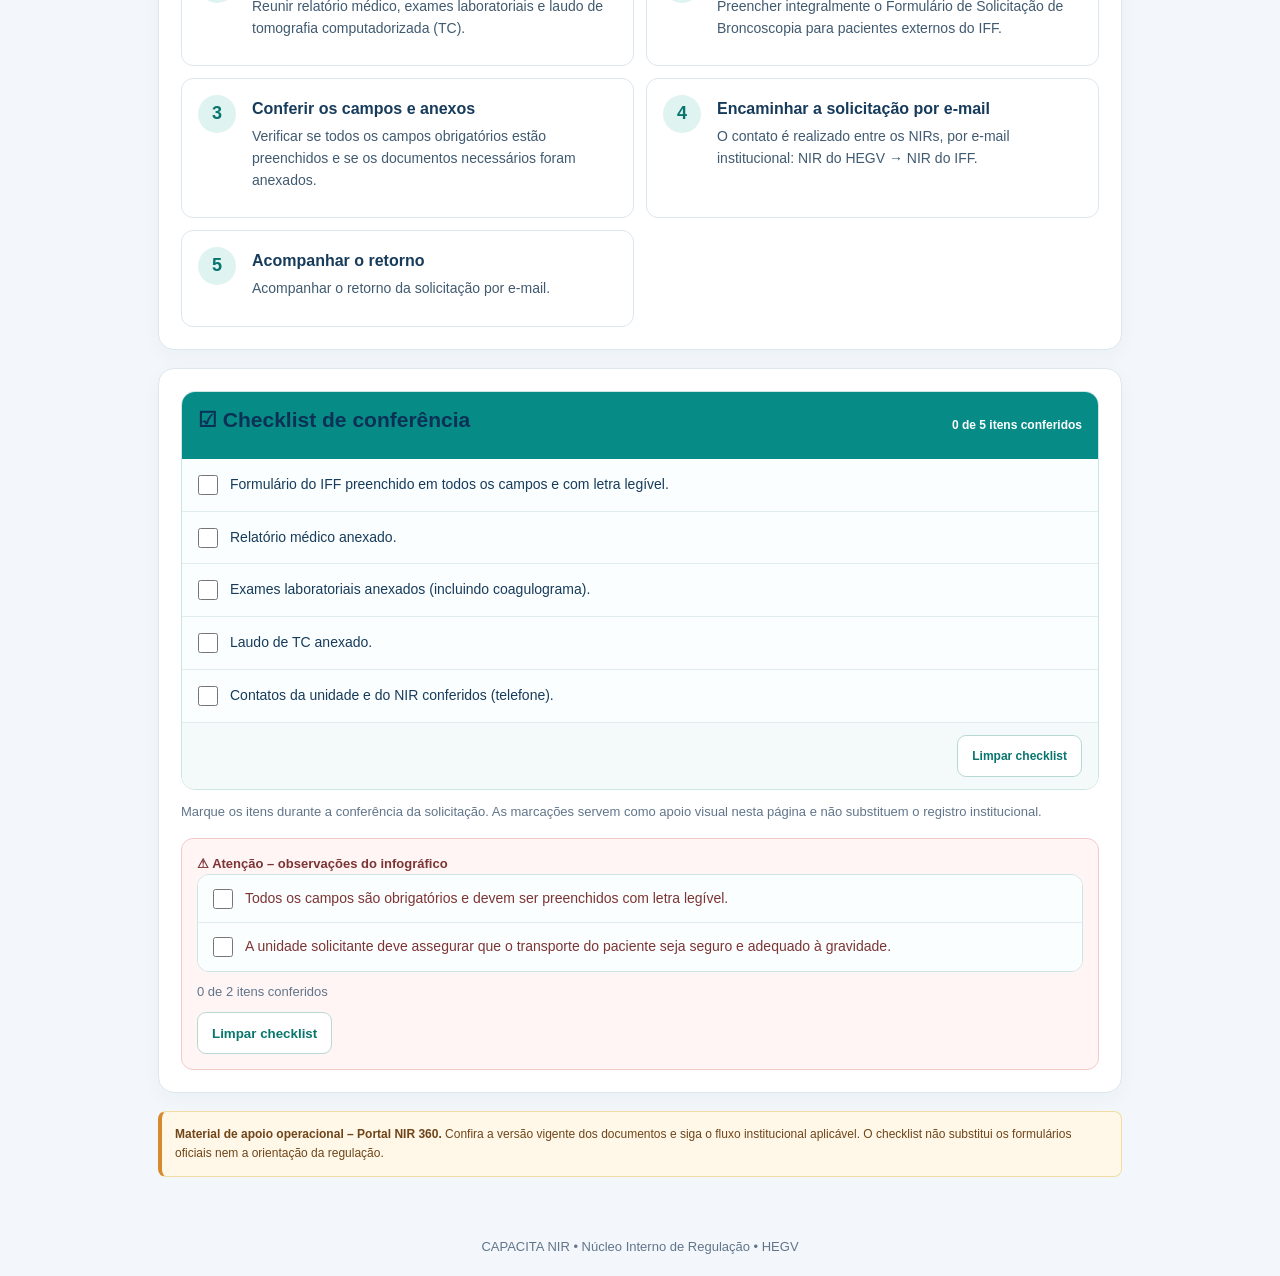
==== commit 9659f722: "Adicionar checklist interativo de conferência" ====
--- a/procedimentos/broncoscopia.html
+++ b/procedimentos/broncoscopia.html
@@ -91,7 +91,7 @@
         <div class="check-actions"><button class="reset" type="button" id="reset">Limpar checklist</button></div>
       </div>
       <p class="muted" style="margin:12px 0 0">Marque os itens durante a conferência da solicitação. As marcações servem como apoio visual nesta página e não substituem o registro institucional.</p>
-      <div class="attention"><strong>⚠ Atenção – observações do infográfico</strong><ul><li>Todos os campos são obrigatórios e devem ser preenchidos com letra legível.</li><li>A unidade solicitante deve assegurar que o transporte do paciente seja seguro e adequado à gravidade.</li></ul></div>
+      <div class="attention"><strong>⚠ Atenção – observações do infográfico</strong><div class="checklist-items" role="group" aria-label="Checklist de conferência"><label class="check-row"><input type="checkbox"><span>Todos os campos são obrigatórios e devem ser preenchidos com letra legível.</span></label><label class="check-row"><input type="checkbox"><span>A unidade solicitante deve assegurar que o transporte do paciente seja seguro e adequado à gravidade.</span></label></div><p class="check-progress" aria-live="polite">0 de 2 itens conferidos</p><button class="check-reset" type="button">Limpar checklist</button></div>
     </section>
     <div class="note"><strong>Material de apoio operacional – Portal NIR 360.</strong> Confira a versão vigente dos documentos e siga o fluxo institucional aplicável. O checklist não substitui os formulários oficiais nem a orientação da regulação.</div>
   </main>
@@ -103,5 +103,5 @@
     boxes.forEach(box=>box.addEventListener('change',updateProgress));
     document.getElementById('reset').addEventListener('click',()=>{boxes.forEach(box=>box.checked=false);updateProgress();});
   </script>
-</body>
+<style>.checklist-items{display:grid;border:1px solid #cde6e3;border-radius:12px;overflow:hidden}.check-row{display:flex;gap:12px;align-items:flex-start;padding:13px 15px;border-bottom:1px solid #e1ecee;background:#fbfefe;font-size:14px}.check-row:last-child{border-bottom:0}.check-row input{width:20px;height:20px;flex:0 0 auto;accent-color:#078b87;margin:1px 0 0}.check-row input:checked+span{text-decoration:line-through;color:#71858c}.check-progress{font-size:13px;color:#61758a;margin:10px 0}.check-reset{border:1px solid #b9d8d4;background:#fff;color:#08766e;border-radius:9px;padding:8px 12px;font-weight:700;cursor:pointer}</style><script>document.querySelectorAll('.checklist-items').forEach(list=>{const boxes=[...list.querySelectorAll('input')];const progress=list.parentElement.querySelector('.check-progress');const reset=list.parentElement.querySelector('.check-reset');const update=()=>{progress.textContent=boxes.filter(x=>x.checked).length+' de '+boxes.length+' itens conferidos'};boxes.forEach(x=>x.addEventListener('change',update));reset.addEventListener('click',()=>{boxes.forEach(x=>x.checked=false);update()})});</script></body>
 </html>
